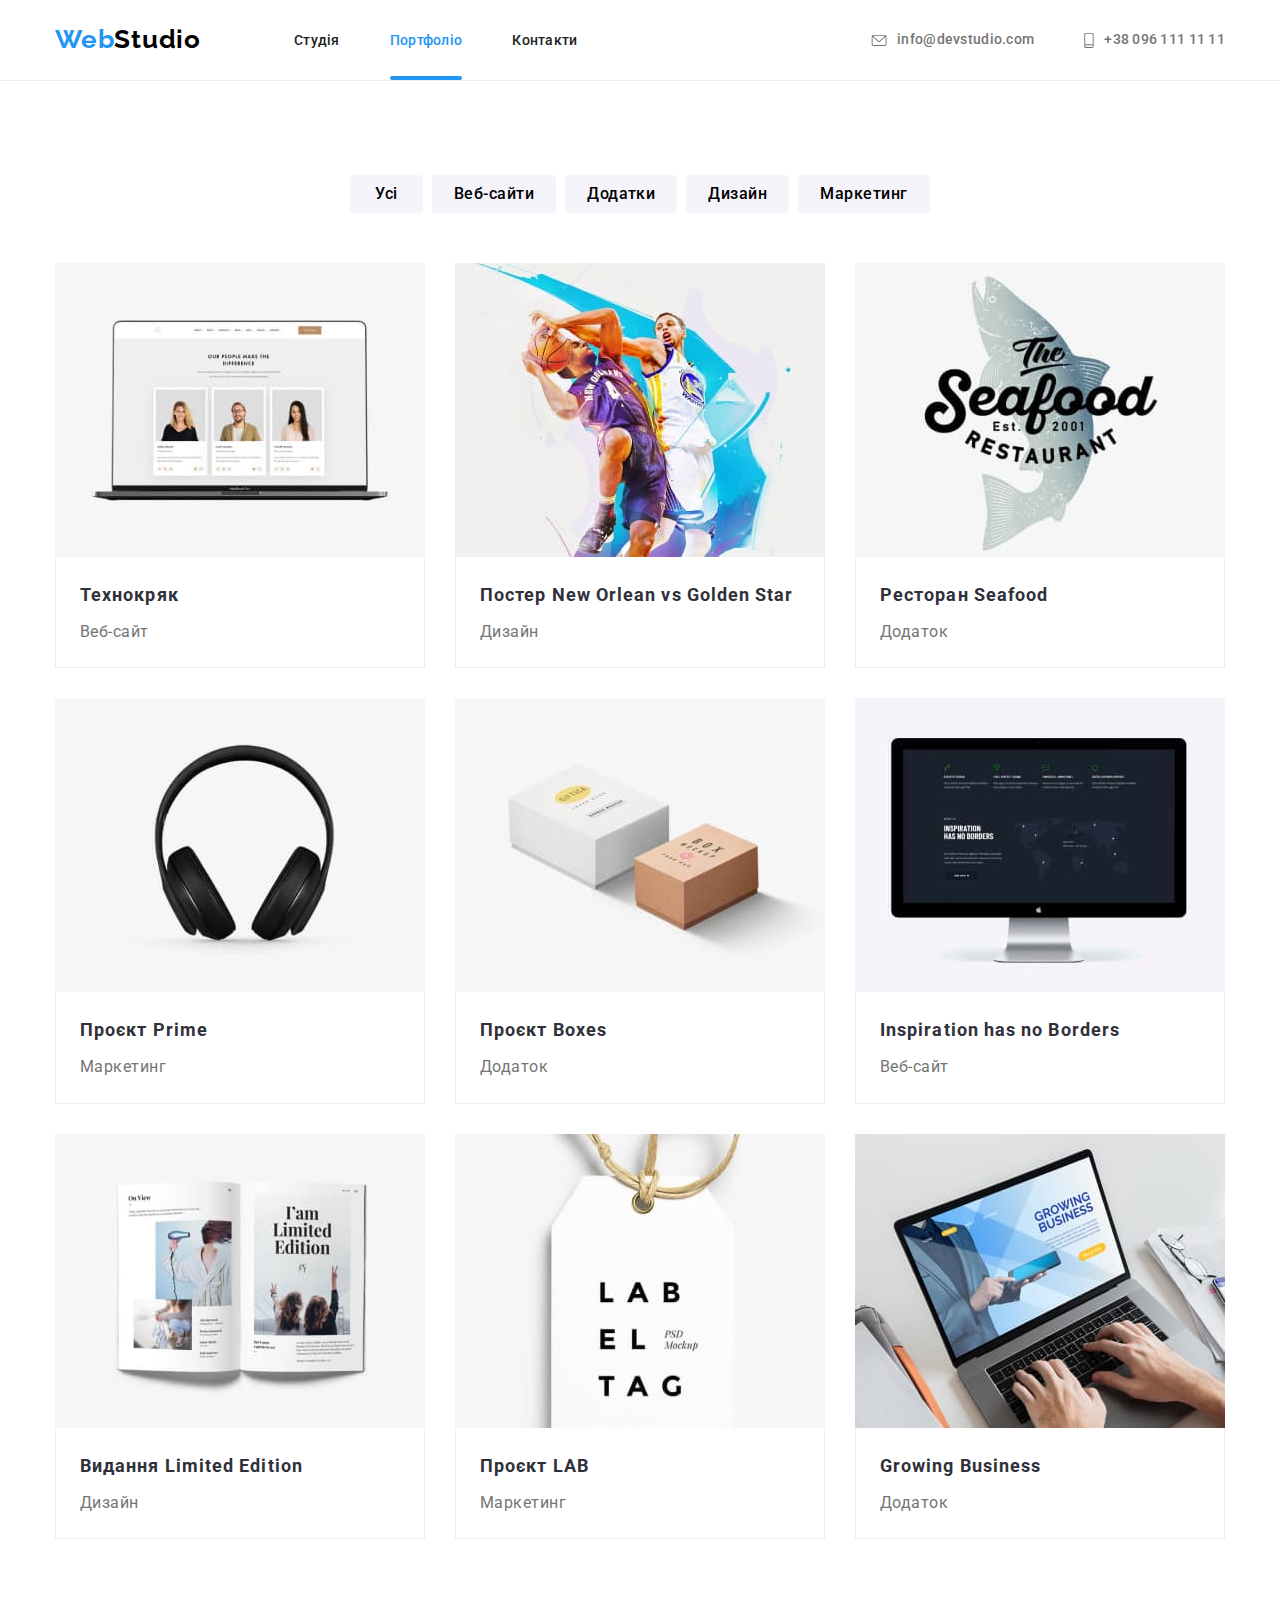
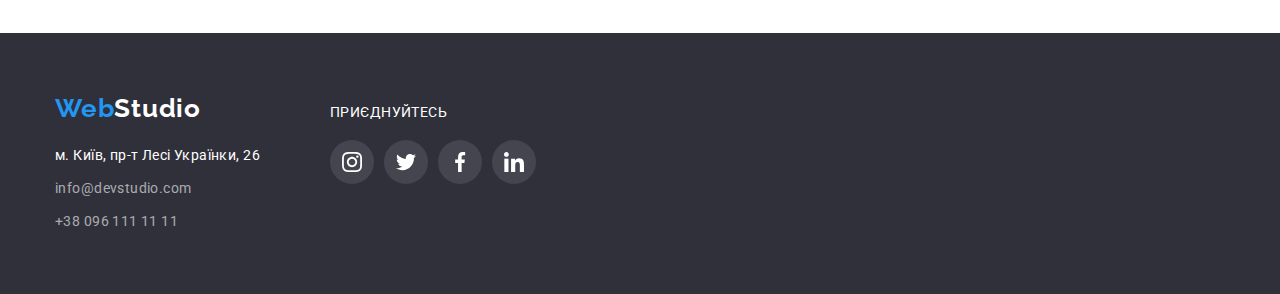
==== portfolio.html @ da3ea860 "add start files" ====
<!DOCTYPE html>
<html lang="uk">
  <head>
    <meta charset="UTF-8" />
    <meta http-equiv="X-UA-Compatible" content="IE=edge" />
    <meta name="viewport" content="width=device-width, initial-scale=1.0" />
    <title>portfolio</title>
    <link rel="preconnect" href="https://fonts.googleapis.com" />
    <link rel="preconnect" href="https://fonts.gstatic.com" crossorigin />
    <link
      href="https://fonts.googleapis.com/css2?family=Raleway:wght@700&family=Roboto:wght@400;500;700;900&display=swap"
      rel="stylesheet"
    />
    <link
      rel="stylesheet"
      href="https://cdnjs.cloudflare.com/ajax/libs/modern-normalize/1.1.0/modern-normalize.min.css"
    />
    <link rel="stylesheet" href="./css/styles.css" />
  </head>

  <body>
    <!-- Хедер -->
    <header class="header">
      <div class="conteiner nav">
        <nav class="nav">
          <a class="logo logoheader" href="/"
            >Web<span class="sublogoheader">Studio</span></a
          >
          <ul class="list nav-list">
            <li class="item">
              <a class="link nav-link" href="./index.html">Студія</a>
            </li>
            <li class="item">
              <a class="link nav-link current" href="./portfolio.html"
                >Портфоліо</a
              >
            </li>
            <li class="item"><a class="link nav-link" href="">Контакти</a></li>
          </ul>
        </nav>
        <ul class="list nav-list nav-contact">
          <li class="item">
            <a class="link nav-link nav-icon" href="mailto:info@devstudio.com">
              <svg width="16px" height="12px" class="contact-icon">
                <use href="./images/icon/symbol-defs.svg#envelope"></use>
              </svg>
              info@devstudio.com</a
            >
          </li>
          <li class="item">
            <a class="link nav-link nav-icon" href="tel:+380961111111">
              <svg width="10px" height="16px" class="contact-icon">
                <use href="./images/icon/symbol-defs.svg#smartphone"></use>
              </svg>
              +38 096 111 11 11</a
            >
          </li>
        </ul>
      </div>
    </header>
    <!-- Мейн -->
    <main class="main">
      <section class="portfolio">
        <div class="conteiner">
          <h1 class="title visually-hidden">Портфоліо</h1>
          <ul class="list main-list">
            <li class="main-item item">
              <button class="portfolio-button main-button" type="button">
                Усі
              </button>
            </li>
            <li class="main-item item">
              <button class="portfolio-button" type="button">Веб-сайти</button>
            </li>
            <li class="main-item item">
              <button class="portfolio-button" type="button">Додатки</button>
            </li>
            <li class="main-item item">
              <button class="portfolio-button" type="button">Дизайн</button>
            </li>
            <li class="main-item item">
              <button class="portfolio-button" type="button">Маркетинг</button>
            </li>
          </ul>
          <ul class="list portfolio-list">
            <li class="portfolio-item">
              <a class="link portfolio-link" href="#">
                <div class="portfolio-thumb">
                  <img
                  src="./images/portfolio1.jpg"
                  alt="Екран ноутбука"
                  width="370"
                  height="294"
                />
                <div class="portfolio-link-desc">
                  <p>Ресурс пропонує комплексні пропозиції з різним рівнем функціоналу та сервісів. Все це дозволить відвідувачу отримати вичерпні відомості про компанію чи приватну особу.</p>
                </div>
                </div>
                <div class="link-caption">
                  <h2 class="portfolio-title">Технокряк</h2>
                  <p class="portfolio-subtitle">Веб-сайт</p>
                </div>
                
              </a>
            </li>
            <li class="portfolio-item">
              <a class="link portfolio-link" href="#">
                <div class="portfolio-thumb">
                  <img
                    src="./images/portfolio2.jpg"
                    alt="Два баскетболіста в боротьбі за м'яч"
                    width="370"
                    height="294"
                  />
                  <div class="portfolio-link-desc">
                  <p>Ресурс пропонує комплексні пропозиції з різним рівнем функціоналу та сервісів. Все це дозволить відвідувачу отримати вичерпні відомості про компанію чи приватну особу.</p>
                </div>
                </div>
                <div class="link-caption">
                  <h2 class="portfolio-title">
                    Постер New Orlean vs Golden Star
                  </h2>
                  <p class="portfolio-subtitle">Дизайн</p>
                </div>
                
              </a>
            </li>
            <li class="portfolio-item">
              <a class="link portfolio-link" href="#">
                <div class="portfolio-thumb">
                  <img
                    src="./images/portfolio3.jpg"
                    alt="Назва ресторану на фоні риби"
                    width="370"
                    height="294"
                  />
                  <div class="portfolio-link-desc">
                  <p>Ресурс пропонує комплексні пропозиції з різним рівнем функціоналу та сервісів. Все це дозволить відвідувачу отримати вичерпні відомості про компанію чи приватну особу.</p>
                </div>
                </div>
                <div class="link-caption">
                  <h2 class="portfolio-title">Ресторан Seafood</h2>
                  <p class="portfolio-subtitle">Додаток</p>
                </div>
                
              </a>
            </li>
            <li class="portfolio-item">
              <a class="link portfolio-link" href="#">
                <div class="portfolio-thumb">
                  <img
                    src="./images/portfolio4.jpg"
                    alt="Навушники"
                    width="370"
                    height="294"
                  />
                  <div class="portfolio-link-desc">
                  <p>Ресурс пропонує комплексні пропозиції з різним рівнем функціоналу та сервісів. Все це дозволить відвідувачу отримати вичерпні відомості про компанію чи приватну особу.</p>
                </div>
                </div>
                <div class="link-caption">
                  <h2 class="portfolio-title">Проєкт Prime</h2>
                  <p class="portfolio-subtitle">Маркетинг</p>
                </div>
                
              </a>
            </li>
            <li class="portfolio-item">
              <a class="link portfolio-link" href="#">
                <div class="portfolio-thumb">
                  <img
                    src="./images/portfolio5.jpg"
                    alt="Дві коробки"
                    width="370"
                    height="294"
                  />
                  <div class="portfolio-link-desc">
                  <p>Ресурс пропонує комплексні пропозиції з різним рівнем функціоналу та сервісів. Все це дозволить відвідувачу отримати вичерпні відомості про компанію чи приватну особу.</p>
                </div>
                </div>
                <div class="link-caption">
                  <h2 class="portfolio-title">Проєкт Boxes</h2>
                  <p class="portfolio-subtitle">Додаток</p>
                </div>
                
              </a>
            </li>
            <li class="portfolio-item">
              <a class="link portfolio-link" href="#">
                <div class="portfolio-thumb">
                  <img
                    src="./images/portfolio6.jpg"
                    alt="Монітор комп'ютера"
                    width="370"
                    height="294"
                  />
                  <div class="portfolio-link-desc">
                  <p>Ресурс пропонує комплексні пропозиції з різним рівнем функціоналу та сервісів. Все це дозволить відвідувачу отримати вичерпні відомості про компанію чи приватну особу.</p>
                </div>
                </div>
                <div class="link-caption">
                  <h2 class="portfolio-title">Inspiration has no Borders</h2>
                  <p class="portfolio-subtitle">Веб-сайт</p>
                </div>
                
              </a>
            </li>
            <li class="portfolio-item">
              <a class="link portfolio-link" href="#">
                <div class="portfolio-thumb">
                  <img
                    src="./images/portfolio7.jpg"
                    alt="Розгорнута книжка"
                    width="370"
                    height="294"
                  />
                  <div class="portfolio-link-desc">
                  <p>Ресурс пропонує комплексні пропозиції з різним рівнем функціоналу та сервісів. Все це дозволить відвідувачу отримати вичерпні відомості про компанію чи приватну особу.</p>
                </div>
                </div>
                <div class="link-caption">
                  <h2 class="portfolio-title">Видання Limited Edition</h2>
                  <p class="portfolio-subtitle">Дизайн</p>
                </div>
                
              </a>
            </li>
            <li class="portfolio-item">
              <a class="link portfolio-link" href="#">
                <div class="portfolio-thumb">
                  <img
                    src="./images/portfolio8.jpg"
                    alt="Табличка з написом"
                    width="370"
                    height="294"
                  />
                  <div class="portfolio-link-desc">
                  <p>Ресурс пропонує комплексні пропозиції з різним рівнем функціоналу та сервісів. Все це дозволить відвідувачу отримати вичерпні відомості про компанію чи приватну особу.</p>
                </div>
                </div>
                <div class="link-caption">
                  <h2 class="portfolio-title">Проєкт LAB</h2>
                  <p class="portfolio-subtitle">Маркетинг</p>
                </div>
                
              </a>
            </li>
            <li class="portfolio-item">
              <a class="link portfolio-link" href="#">
                <div class="portfolio-thumb">
                  <img
                    src="./images/portfolio9.jpg"
                    alt="Людина працює за ноутбуком"
                    width="370"
                    height="294"
                  />
                  <div class="portfolio-link-desc">
                  <p>Ресурс пропонує комплексні пропозиції з різним рівнем функціоналу та сервісів. Все це дозволить відвідувачу отримати вичерпні відомості про компанію чи приватну особу.</p>
                </div>
                </div>
                <div class="link-caption">
                  <h2 class="portfolio-title">Growing Business</h2>
                  <p class="portfolio-subtitle">Додаток</p>
                </div>
                
              </a>
            </li>
          </ul>
        </div>
      </section>
    </main>
    <!-- Футер -->
    <footer class="footer">
      <div class="conteiner footer-info">
        <div class="address">
          <a class="logo logofooter" href="/"
            >Web<span class="sublogofooter">Studio</span></a
          >
          <address">
            <ul class="list address-list">
              <li class="address-item item">
                <a
                  class="link address-map"
                  href="https://goo.gl/maps/CPtrU1FHBa2aNyZL9"
                  target="_blank"
                  rel="noopener noreferrer nofollow"
                  >м. Київ, пр-т Лесі Українки, 26</a
                >
              </li>
              <li class="address-item item">
                <a class="link address-link" href="mailto:info@devstudio.com"
                  >info@devstudio.com</a
                >
              </li>
              <li class="address-item item">
                <a class="link address-link" href="tel:+380961111111"
                  >+38 096 111 11 11</a
                >
              </li>
            </ul>
          </address>
        </div>
        <div class="social-contact">
          <p class="social-contact-title">приєднуйтесь</p>
          <ul class="list social-contact-list">
            <li class="social-contact-item">
              <a class="social-contact-link" href="#">
                <svg class="social-contact-icon">
                  <use href="./images/icon/symbol-defs.svg#instagram"></use>
                </svg>
              </a>
            </li>
            <li class="social-contact-item">
              <a class="social-contact-link" href="#">
                <svg class="social-contact-icon">
                  <use href="./images/icon/symbol-defs.svg#twitter"></use>
                </svg>
              </a>
            </li>
            <li class="social-contact-item">
              <a class="social-contact-link" href="#">
                <svg class="social-contact-icon">
                  <use href="./images/icon/symbol-defs.svg#facebook"></use>
                </svg>
              </a>
            </li>
            <li class="social-contact-item">
              <a class="social-contact-link" href="#">
                <svg class="social-contact-icon">
                  <use href="./images/icon/symbol-defs.svg#linkedin"></use>
                </svg>
              </a>
            </li>
          </ul>
        </div>
      </div>
    </footer>
  </body>
</html>
---- css/styles.css ----
:root {
  --color-primery: #212121;
  --color-secondary: #757575;
  --color-action-primery: #2196f3;
  --color-light-primery: #fff;
  --color-light-secondary: #f5f4fa;
  --color-dark-secondary: #000000;
  --color-dark-primery: #2f303a;
  --color-action-secondary: #188ce8;
  --color-line: #ececec;
  --color-border: #eee;
  --color-icon: #afb1b8;
  --color-footer-icon: #ffffff1a;
  --color-overlay: rgba(47, 48, 58, 0.8);
  --color-backdrop: rgba(0, 0, 0, 0.2);
  --timing: cubic-bezier(0.4, 0, 0.2, 1);
}

body {
  background-color: var(--color-light-primery);
  color: var(--color-primery);

  font-family: "Roboto", sans-serif;
}
h1,
h2,
h3,
h4,
p {
  margin: 0;
}

.list {
  list-style: none;
  margin: 0;
  padding: 0;
}
.visually-hidden {
  position: absolute;
  white-space: nowrap;
  width: 1px;
  height: 1px;
  overflow: hidden;
  border: 0;
  padding: 0;
  clip: rect(0 0 0 0);
  clip-path: inset(50%);
  margin: -1px;
}
.link {
  text-decoration: none;
}

.conteiner {
  width: 1200px;
  padding: 0 15px;
  margin-right: auto;
  margin-left: auto;
}
img {
  display: block;
}
/* Header section */
header {
  border-bottom: 1px solid var(--color-line);
}

.logo {
  display: inline-block;
  align-items: center;

  font-family: "Raleway", sans-serif;
  font-weight: 700;
  font-size: 26px;
  line-height: 1.2;
  letter-spacing: 0.03em;
  color: var(--color-action-primery);
  text-decoration: none;
}

.logoheader {
  margin-right: 93px;
  padding-top: 24px;
  padding-bottom: 25px;
}

.sublogoheader {
  color: var(--color-dark-secondary);
}

.nav {
  display: flex;
}

.nav-list {
  display: flex;
  align-items: center;
  padding: 0px;
}

.nav-link {
  position: relative;
  padding-top: 32px;
  padding-bottom: 32px;

  font-weight: 500;
  font-size: 14px;
  line-height: 1.1;
  letter-spacing: 0.02em;
  color: var(--color-primery);
  transition: color 250ms var(--timing);
}

.nav-link:hover,
.nav-link:focus {
  color: var(--color-action-primery);
}

.nav-link.current {
  color: var(--color-action-primery);
}

.current::after {
  position: absolute;
  bottom: 0;
  left: 0;
  content: "";
  width: 100%;
  height: 4px;
  border-radius: 2px;
  background-color: var(--color-action-primery);
}

.nav-contact {
  margin-left: auto;
}

.nav-contact .link {
  color: var(--color-secondary);
}

.nav-icon:hover,
.nav-icon:focus {
  color: var(--color-action-primery);
}

.nav-list .item + .item {
  margin-left: 50px;
}

.nav-link .icon {
  fill: currentColor;
}

.contact-icon {
  margin-right: 10px;
}

.nav-icon {
  display: flex;
  align-items: center;
  justify-content: center;
  fill: currentColor;
  transition: color 250ms var(--timing);
}

/* Hero section */
.hero {
  padding: 200px 0;
  max-width: 1600px;
  margin: 0 auto;
  background-color: var(--color-dark-primery);
  color: var(--color-light-primery);
  background-image: linear-gradient(
      to right,
      rgba(47, 48, 58, 0.4),
      rgba(47, 48, 58, 0.4)
    ),
    url(../images/background.jpg);
  background-repeat: no-repeat;
  background-position: center;
  background-size: cover;
}

.conteiner .hero {
  margin-left: auto;
  margin-right: auto;
}

.hero-title {
  margin-left: auto;
  margin-right: auto;
  margin-bottom: 30px;
  padding: 0;
  width: 696px;
  font-weight: 900;
  font-size: 44px;
  line-height: 1.4;
  text-align: center;
  letter-spacing: 0.06em;
  text-transform: uppercase;
}
.hero-button {
  display: block;
  border: none;
  border-radius: 4px;
  padding: 10px 32px;
  margin-left: auto;
  margin-right: auto;
  min-width: 216px;

  font-family: inherit;
  font-weight: 700;
  font-size: 16px;
  line-height: 1.9;
  letter-spacing: 0.06em;
  background-color: var(--color-action-primery);
  color: var(--color-light-primery);
  cursor: pointer;
  transition: background-color 250ms var(--timing);
}
.hero-button:hover,
.hero-button:focus {
  background-color: var(--color-action-secondary);
}

.backdrop {
  position: fixed;
  top: 0;
  left: 0;
  width: 100%;
  height: 100%;
  background-color: var(--color-backdrop);
  opacity: 1;
  visibility: visible;
  transition: opacity 250ms var(--timing), visibility 250ms var(--timing);
}

.backdrop.is-hidden {
  visibility: hidden;
  opacity: 0;
  pointer-events: none;
}

.modal {
  position: absolute;
  top: 50%;
  left: 50%;

  max-width: 528px;
  max-height: 581px;
  width: 100%;
  height: 100%;
  background-color: var(--color-light-primery);

  transform: translate(-50%, -50%);

  transition: transform 250ms var(--timing);
}

.modal-button {
  position: absolute;
  top: 8px;
  right: 8px;
  display: flex;
  justify-content: center;
  align-items: center;
  width: 30px;
  height: 30px;
  background-color: var(--color-light-primery);
  border-color: rgba(0, 0, 0, 0.1);
  border-radius: 50%;
  cursor: pointer;
}

/* features section */
.features {
  padding: 94px 0;
}
.features-list {
  display: flex;
  padding: 0;
}
.features-list .item + .item {
  margin-left: 30px;
}
.features-item {
  width: 270px;
}

.features-item::before {
  display: block;
  margin-bottom: 30px;
  content: "";
  height: 120px;
  background-color: var(--color-light-secondary);
}

.icon-antenna::before {
  background-image: url(../images/icon/antenna\ 1.svg);
  background-repeat: no-repeat;
  background-position: center;
}

.icon-clock::before {
  background-image: url(../images/icon/clock\ 1.svg);
  background-repeat: no-repeat;
  background-position: center;
}

.icon-diagram::before {
  background-image: url(../images/icon/diagram\ 1.svg);
  background-repeat: no-repeat;
  background-position: center;
}

.icon-astronaut::before {
  background-image: url(../images/icon/astronaut\ 1.svg);
  background-repeat: no-repeat;
  background-position: center;
}

.features-subtitle {
  margin-bottom: 10px;
  font-weight: 700;
  font-size: 14px;
  line-height: 1.1;
  letter-spacing: 0.03em;
  text-transform: uppercase;
}
.features-text {
  font-size: 14px;
  line-height: 1.7;
  letter-spacing: 0.03em;
  color: var(--color-secondary);
}
/* examples section */
.examples {
  padding-bottom: 94px;
}
.examples-title {
  margin-bottom: 50px;

  font-size: 36px;
  line-height: 1.2;
  text-align: center;
  letter-spacing: 0.03em;
}
.examples-list {
  display: flex;
}
.examples-list .item + .item {
  margin-left: 30px;
}

.examples-item {
  position: relative;
}

.examples-desc {
  position: absolute;
  bottom: 0;
  left: 0;
  width: 100%;
  display: flex;
  justify-content: center;
  align-items: center;
  padding-top: 27px;
  padding-bottom: 27px;
  background: var(--color-overlay);
}

.examples-text {
  font-weight: 700;
  font-size: 14px;
  line-height: calc(16 / 14);
  text-align: center;
  letter-spacing: 0.03em;
  text-transform: uppercase;
  color: var(--color-light-primery);
}

/* team section */
.team {
  padding: 94px 0;
  background-color: var(--color-light-secondary);
}
.team-title {
  margin-bottom: 50px;
  font-size: 36px;
  line-height: 1.2;
  text-align: center;
  letter-spacing: 0.03em;
}
.team-list {
  display: flex;
  gap: 30px;
}

.team-item {
  box-shadow: 0px 1px 3px rgba(0, 0, 0, 0.12), 0px 1px 1px rgba(0, 0, 0, 0.14),
    0px 2px 1px rgba(0, 0, 0, 0.2);
  border-radius: 0px 0px 4px 4px;
  background-color: var(--color-light-primery);
}

.team .desc {
  padding: 30px 0;
  background-color: var(--color-light-primery);
}

.team-subtitle {
  margin-bottom: 10px;
  font-weight: 500;
  font-size: 16px;
  line-height: 1.2;
  text-align: center;
  letter-spacing: 0.03em;
}
.team-text {
  margin-bottom: 16px;
  text-align: center;
  color: var(--color-secondary);
}

.social-list {
  display: flex;
  gap: 10px;
  justify-content: center;
  align-items: center;
}

.social-item {
  width: 44px;
  height: 44px;
}

.social-icon {
  width: 20px;
  height: 20px;
}

.social-link {
  display: flex;
  width: 100%;
  height: 100%;
  justify-content: center;
  align-items: center;
  fill: var(--color-icon);
  border-radius: 50%;
  transition: fill 250ms var(--timing), backgroun-color 250ms var(--timing);
}

.social-link:hover,
.social-link:focus {
  fill: var(--color-light-primery);
  background-color: var(--color-action-primery);
}

/* clients section */

.clients {
  padding: 94px 0;
}

.clients-title {
  margin-bottom: 50px;
  font-size: 36px;
  line-height: calc(42 / 36);
  text-align: center;
  letter-spacing: 0.03em;
}

.clients-list {
  display: flex;
  gap: 30px;
  justify-content: center;
}

.clients-link {
  display: flex;
  width: 100%;
  height: 100%;
  justify-content: center;
  align-items: center;
  fill: var(--color-icon);
  border: 1px solid var(--color-icon);
  border-radius: 2%;
  transition: fill 250ms var(--timing), border 250ms var(--timing);
}

.clients-icon {
  width: 170px;
  height: 92px;
}
.clients-link:hover,
.clients-link:focus {
  fill: var(--color-action-primery);
  border: 1px solid var(--color-action-primery);
}

/* footer section */
.footer {
  padding: 60px 0;
  background-color: var(--color-dark-primery);
}

.footer-info {
  display: flex;
  gap: 70px;
  align-items: baseline;
}

.logofooter {
  margin-bottom: 20px;
}

.sublogofooter {
  color: var(--color-light-primery);
}
.address-list .item + .item {
  margin-top: 9px;
}
.address-map {
  font-style: normal;
  font-size: 14px;
  line-height: 1.7;
  letter-spacing: 0.03em;
  color: var(--color-light-primery);
  transition: color 250ms var(--timing);
}
.address-link {
  font-style: normal;
  font-size: 14px;
  line-height: 1.7;
  letter-spacing: 0.03em;
  color: rgba(255, 255, 255, 0.6);
  transition: color 250ms var(--timing);
}
.address-link:hover,
:focus,
.address-map:hover,
:focus {
  color: var(--color-action-primery);
}

.social-contact-title {
  margin-bottom: 20px;
  color: var(--color-light-primery);
  font-size: 14px;
  line-height: calc(16 / 14);
  letter-spacing: 0.03em;
  text-transform: uppercase;
}

.social-contact-list {
  display: flex;
  gap: 10px;
  justify-content: center;
  align-items: center;
}

.social-contact-item {
  width: 44px;
  height: 44px;
}

.social-contact-link {
  display: flex;
  justify-content: center;
  align-items: center;
  width: 100%;
  height: 100%;
  border-radius: 50%;
  fill: var(--color-light-primery);
  background-color: var(--color-footer-icon);
  transition: background-color 250ms var(--timing);
}

.social-contact-link:hover,
.social-contact-link:focus {
  background-color: var(--color-action-primery);
}

.social-contact-icon {
  width: 20px;
  height: 20px;
}

/* portfolio button */
.portfolio-button {
  padding: 6px 22px;
  border-radius: 4px;
  border: none;

  font-family: inherit;
  font-weight: 500;
  font-size: 16px;
  line-height: 1.6;
  text-align: center;
  letter-spacing: 0.03em;
  background-color: var(--color-light-secondary);
  cursor: pointer;
  transition: color 250ms var(--timing), background-color 250ms var(--timing),
    box-shadow 250ms var(--timing);
}

.portfolio-button:hover,
.portfolio-button:focus {
  box-shadow: 0px 3px 1px rgba(0, 0, 0, 0.1), 0px 1px 2px rgba(0, 0, 0, 0.08),
    0px 2px 2px rgba(0, 0, 0, 0.12);
  background-color: var(--color-action-primery);
  color: var(--color-light-primery);
}
.main-button {
  padding: 6px 25px;
}
/* portfolio section */
.portfolio {
  padding: 94px 0;
}
.main-list {
  display: flex;
  justify-content: center;
  margin-bottom: 50px;
}
.main-list .item + .item {
  margin-left: 9px;
}
.portfolio-list {
  display: flex;
  flex-wrap: wrap;
  margin-left: -30px;
  margin-bottom: -30px;
  /* gap: 30px; */
}
.portfolio-title {
  margin-bottom: 4px;
  font-size: 18px;
  line-height: 2;
  letter-spacing: 0.06em;
  color: var(--color-dark-primery);
}
.portfolio-subtitle {
  font-weight: 400;
  font-size: 16px;
  line-height: 1.9;
  letter-spacing: 0.03em;
  color: var(--color-secondary);
}
.portfolio-item {
  width: calc((100% / 3) - 30px);
  margin-left: 30px;
  margin-bottom: 30px;
}

.portfolio-link {
  display: block;
  transition: box-shadow 250ms var(--timing);
}

.portfolio-link:hover,
.portfolio-link:focus {
  box-shadow: 0px 1px 1px rgba(0, 0, 0, 0.12), 0px 4px 4px rgba(0, 0, 0, 0.06),
    1px 4px 6px rgba(0, 0, 0, 0.16);
}

.link-caption {
  padding: 20px 24px;
  border: 1px solid var(--color-border);
  border-top: none;
}

.portfolio-thumb {
  position: relative;
  overflow: hidden;
}

.portfolio-link-desc {
  position: absolute;
  bottom: 0;
  left: 0;
  display: block;
  padding: 63px 24px;
  width: 100%;
  transform: translateY(100%);

  opacity: 0;
  font-size: 18px;
  line-height: calc(28 / 18);
  letter-spacing: 0.03em;
  color: var(--color-light-primery);
  background-color: rgba(33, 150, 243, 0.9);
  transition: transform 250ms var(--timing), opacity 250ms var(--timing);
}

.portfolio-link:hover .portfolio-link-desc {
  transform: translateY(0);
  opacity: 1;
}
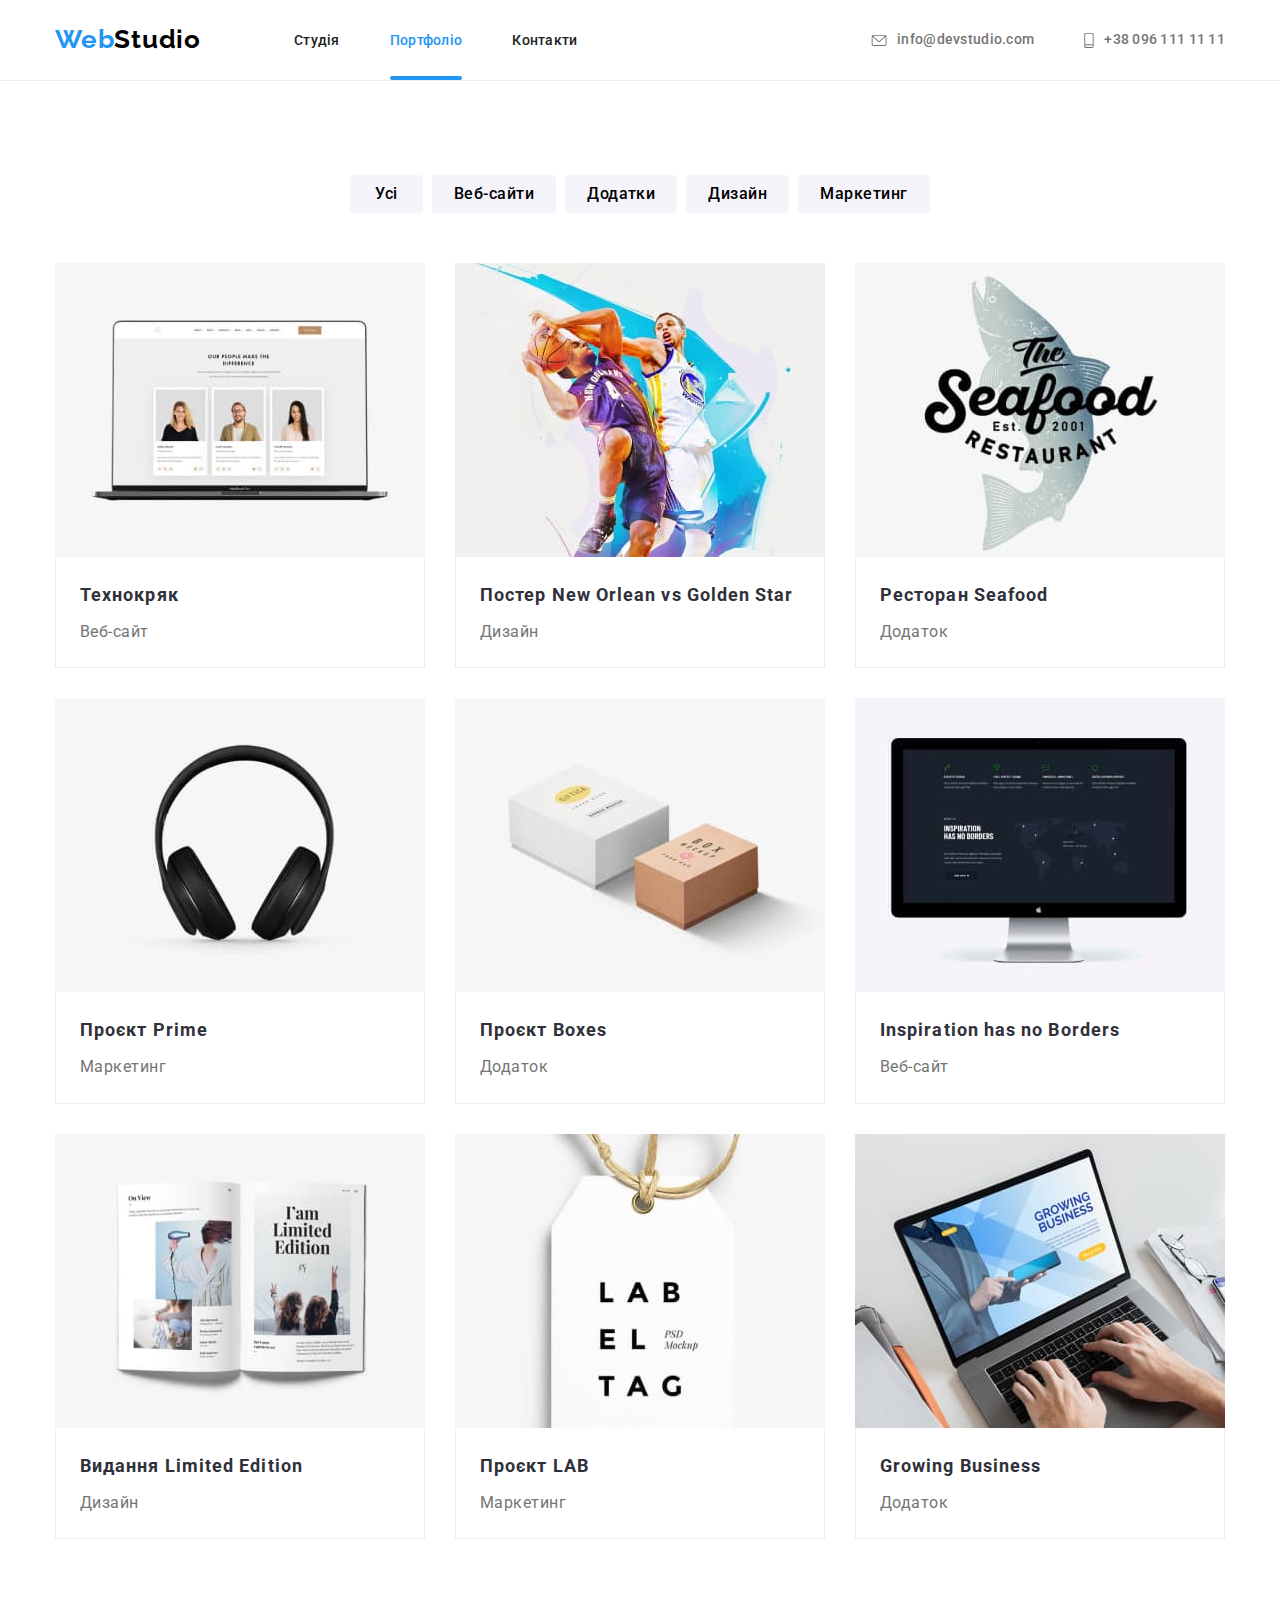
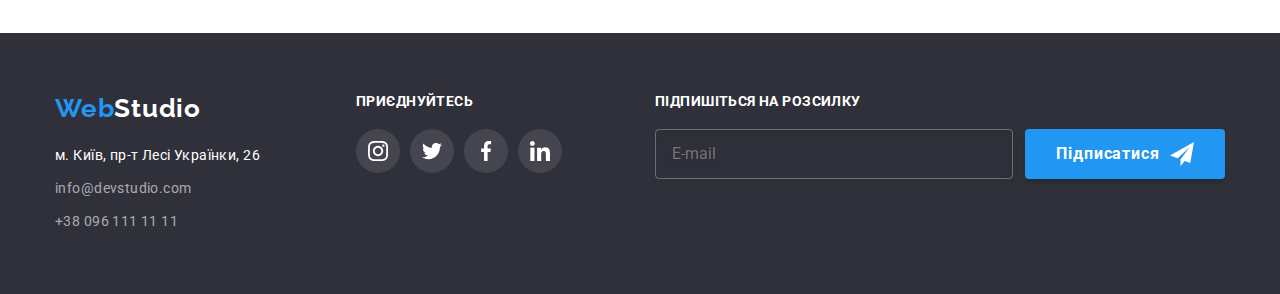
==== commit 47342b9a: "add full modal" ====
--- a/portfolio.html
+++ b/portfolio.html
@@ -42,7 +42,7 @@
           <li class="item">
             <a class="link nav-link nav-icon" href="mailto:info@devstudio.com">
               <svg width="16px" height="12px" class="contact-icon">
-                <use href="./images/icon/symbol-defs.svg#envelope"></use>
+                <use href="./images/icon/icons.svg#envelope"></use>
               </svg>
               info@devstudio.com</a
             >
@@ -50,7 +50,7 @@
           <li class="item">
             <a class="link nav-link nav-icon" href="tel:+380961111111">
               <svg width="10px" height="16px" class="contact-icon">
-                <use href="./images/icon/symbol-defs.svg#smartphone"></use>
+                <use href="./images/icon/icons.svg#smartphone"></use>
               </svg>
               +38 096 111 11 11</a
             >
@@ -306,32 +306,47 @@
             <li class="social-contact-item">
               <a class="social-contact-link" href="#">
                 <svg class="social-contact-icon">
-                  <use href="./images/icon/symbol-defs.svg#instagram"></use>
+                  <use href="./images/icon/icons.svg#instagram"></use>
                 </svg>
               </a>
             </li>
             <li class="social-contact-item">
               <a class="social-contact-link" href="#">
                 <svg class="social-contact-icon">
-                  <use href="./images/icon/symbol-defs.svg#twitter"></use>
+                  <use href="./images/icon/icons.svg#twitter"></use>
                 </svg>
               </a>
             </li>
             <li class="social-contact-item">
               <a class="social-contact-link" href="#">
                 <svg class="social-contact-icon">
-                  <use href="./images/icon/symbol-defs.svg#facebook"></use>
+                  <use href="./images/icon/icons.svg#facebook"></use>
                 </svg>
               </a>
             </li>
             <li class="social-contact-item">
               <a class="social-contact-link" href="#">
                 <svg class="social-contact-icon">
-                  <use href="./images/icon/symbol-defs.svg#linkedin"></use>
+                  <use href="./images/icon/icons.svg#linkedin"></use>
                 </svg>
               </a>
             </li>
           </ul>
+        </div>
+        <div class="subscribe">
+          <p class="subscribe-text">Підпишіться на розсилку</p>
+          <form name="subscribe" autocomplete="off" >
+            <div class="subscribe-form">
+              <label>
+                <input class="subscribe-input" type="email" name="email" placeholder="E-mail">
+              </label>
+            <button class="subscribe-button" type="submit">Підписатися
+              <svg class="subscribe-icon" width="24" height="24">
+                <use href="./images/icon/icons.svg#icon-send"></use>
+              </svg>
+            </button>
+            </div>
+          </form>
         </div>
       </div>
     </footer>
--- a/css/styles.css
+++ b/css/styles.css
@@ -224,6 +224,497 @@
   background-color: var(--color-action-secondary);
 }
 
+/* features section */
+.features {
+  padding: 94px 0;
+}
+.features-list {
+  display: flex;
+  padding: 0;
+}
+.features-list .item + .item {
+  margin-left: 30px;
+}
+.features-item {
+  width: 270px;
+}
+
+.features-item::before {
+  display: block;
+  margin-bottom: 30px;
+  content: "";
+  height: 120px;
+  background-color: var(--color-light-secondary);
+}
+
+.icon-antenna::before {
+  background-image: url(../images/icon/antenna\ 1.svg);
+  background-repeat: no-repeat;
+  background-position: center;
+}
+
+.icon-clock::before {
+  background-image: url(../images/icon/clock\ 1.svg);
+  background-repeat: no-repeat;
+  background-position: center;
+}
+
+.icon-diagram::before {
+  background-image: url(../images/icon/diagram\ 1.svg);
+  background-repeat: no-repeat;
+  background-position: center;
+}
+
+.icon-astronaut::before {
+  background-image: url(../images/icon/astronaut\ 1.svg);
+  background-repeat: no-repeat;
+  background-position: center;
+}
+
+.features-subtitle {
+  margin-bottom: 10px;
+  font-weight: 700;
+  font-size: 14px;
+  line-height: 1.1;
+  letter-spacing: 0.03em;
+  text-transform: uppercase;
+}
+.features-text {
+  font-size: 14px;
+  line-height: 1.7;
+  letter-spacing: 0.03em;
+  color: var(--color-secondary);
+}
+/* examples section */
+.examples {
+  padding-bottom: 94px;
+}
+.examples-title {
+  margin-bottom: 50px;
+
+  font-size: 36px;
+  line-height: 1.2;
+  text-align: center;
+  letter-spacing: 0.03em;
+}
+.examples-list {
+  display: flex;
+}
+.examples-list .item + .item {
+  margin-left: 30px;
+}
+
+.examples-item {
+  position: relative;
+}
+
+.examples-desc {
+  position: absolute;
+  bottom: 0;
+  left: 0;
+  width: 100%;
+  display: flex;
+  justify-content: center;
+  align-items: center;
+  padding-top: 27px;
+  padding-bottom: 27px;
+  background: var(--color-overlay);
+}
+
+.examples-text {
+  font-weight: 700;
+  font-size: 14px;
+  line-height: calc(16 / 14);
+  text-align: center;
+  letter-spacing: 0.03em;
+  text-transform: uppercase;
+  color: var(--color-light-primery);
+}
+
+/* team section */
+.team {
+  padding: 94px 0;
+  background-color: var(--color-light-secondary);
+}
+.team-title {
+  margin-bottom: 50px;
+  font-size: 36px;
+  line-height: 1.2;
+  text-align: center;
+  letter-spacing: 0.03em;
+}
+.team-list {
+  display: flex;
+  gap: 30px;
+}
+
+.team-item {
+  box-shadow: 0px 1px 3px rgba(0, 0, 0, 0.12), 0px 1px 1px rgba(0, 0, 0, 0.14),
+    0px 2px 1px rgba(0, 0, 0, 0.2);
+  border-radius: 0px 0px 4px 4px;
+  background-color: var(--color-light-primery);
+}
+
+.team .desc {
+  padding: 30px 0;
+  background-color: var(--color-light-primery);
+}
+
+.team-subtitle {
+  margin-bottom: 10px;
+  font-weight: 500;
+  font-size: 16px;
+  line-height: 1.2;
+  text-align: center;
+  letter-spacing: 0.03em;
+}
+.team-text {
+  margin-bottom: 16px;
+  text-align: center;
+  color: var(--color-secondary);
+}
+
+.social-list {
+  display: flex;
+  gap: 10px;
+  justify-content: center;
+  align-items: center;
+}
+
+.social-item {
+  width: 44px;
+  height: 44px;
+}
+
+.social-icon {
+  width: 20px;
+  height: 20px;
+}
+
+.social-link {
+  display: flex;
+  width: 100%;
+  height: 100%;
+  justify-content: center;
+  align-items: center;
+  fill: var(--color-icon);
+  border-radius: 50%;
+  transition: fill 250ms var(--timing), backgroun-color 250ms var(--timing);
+}
+
+.social-link:hover,
+.social-link:focus {
+  fill: var(--color-light-primery);
+  background-color: var(--color-action-primery);
+}
+
+/* clients section */
+
+.clients {
+  padding: 94px 0;
+}
+
+.clients-title {
+  margin-bottom: 50px;
+  font-size: 36px;
+  line-height: calc(42 / 36);
+  text-align: center;
+  letter-spacing: 0.03em;
+}
+
+.clients-list {
+  display: flex;
+  gap: 30px;
+  justify-content: center;
+}
+
+.clients-link {
+  display: flex;
+  width: 100%;
+  height: 100%;
+  justify-content: center;
+  align-items: center;
+  fill: var(--color-icon);
+  border: 1px solid var(--color-icon);
+  border-radius: 2%;
+  transition: fill 250ms var(--timing), border 250ms var(--timing);
+}
+
+.clients-icon {
+  width: 170px;
+  height: 92px;
+}
+.clients-link:hover,
+.clients-link:focus {
+  fill: var(--color-action-primery);
+  border: 1px solid var(--color-action-primery);
+}
+
+/* footer section */
+.footer {
+  padding: 60px 0;
+  background-color: var(--color-dark-primery);
+}
+
+.footer-info {
+  display: flex;
+  /* gap: 70px;
+  align-items: baseline; */
+}
+
+.logofooter {
+  margin-bottom: 20px;
+}
+
+.sublogofooter {
+  color: var(--color-light-primery);
+}
+
+.address {
+  width: 231px;
+}
+
+.address-list .item + .item {
+  margin-top: 9px;
+}
+.address-map {
+  font-style: normal;
+  font-size: 14px;
+  line-height: 1.7;
+  letter-spacing: 0.03em;
+  color: var(--color-light-primery);
+  transition: color 250ms var(--timing);
+}
+.address-link {
+  font-style: normal;
+  font-size: 14px;
+  line-height: 1.7;
+  letter-spacing: 0.03em;
+  color: rgba(255, 255, 255, 0.6);
+  transition: color 250ms var(--timing);
+}
+.address-link:hover,
+:focus,
+.address-map:hover,
+:focus {
+  color: var(--color-action-primery);
+}
+
+.social-contact {
+  margin-left: 70px;
+}
+
+.social-contact-title {
+  margin-bottom: 20px;
+  color: var(--color-light-primery);
+  font-weight: 700;
+  font-size: 14px;
+  line-height: calc(16 / 14);
+  letter-spacing: 0.03em;
+  text-transform: uppercase;
+}
+
+.social-contact-list {
+  display: flex;
+  gap: 10px;
+  justify-content: center;
+  align-items: center;
+}
+
+.social-contact-item {
+  width: 44px;
+  height: 44px;
+}
+
+.social-contact-link {
+  display: flex;
+  justify-content: center;
+  align-items: center;
+  width: 100%;
+  height: 100%;
+  border-radius: 50%;
+  fill: var(--color-light-primery);
+  background-color: var(--color-footer-icon);
+  transition: background-color 250ms var(--timing);
+}
+
+.social-contact-link:hover,
+.social-contact-link:focus {
+  background-color: var(--color-action-primery);
+}
+
+.social-contact-icon {
+  width: 20px;
+  height: 20px;
+}
+
+.subscribe {
+  margin-left: 93px;
+}
+
+.subscribe-text {
+  margin-bottom: 20px;
+  font-weight: 700;
+  font-size: 14px;
+  line-height: calc(16 / 14);
+  letter-spacing: 0.03em;
+  text-transform: uppercase;
+  color: var(--color-light-primery);
+}
+
+.subscribe-form {
+  display: flex;
+  justify-content: end;
+}
+
+.subscribe-input {
+  padding-left: 16px;
+  width: 358px;
+  height: 50px;
+  border: 1px solid rgba(255, 255, 255, 0.3);
+  filter: drop-shadow(0px 4px 4px rgba(0, 0, 0, 0.15));
+  border-radius: 4px;
+  background-color: inherit;
+  color: var(--color-light-primery);
+}
+
+.subscribe-button {
+  display: inline-flex;
+  justify-content: center;
+  align-items: center;
+  margin-left: 12px;
+  width: 200px;
+  height: 50px;
+  border: none;
+  border-radius: 4px;
+
+  font-weight: 700;
+  font-size: 16px;
+  line-height: calc(30 / 16);
+  letter-spacing: 0.06em;
+
+  color: var(--color-light-primery);
+  background-color: var(--color-action-primery);
+  box-shadow: 0px 4px 4px rgba(0, 0, 0, 0.15);
+}
+
+.subscribe-icon {
+  margin-left: 10px;
+  fill: var(--color-light-primery);
+}
+
+/* portfolio button */
+.portfolio-button {
+  padding: 6px 22px;
+  border-radius: 4px;
+  border: none;
+
+  font-family: inherit;
+  font-weight: 500;
+  font-size: 16px;
+  line-height: 1.6;
+  text-align: center;
+  letter-spacing: 0.03em;
+  background-color: var(--color-light-secondary);
+  cursor: pointer;
+  transition: color 250ms var(--timing), background-color 250ms var(--timing),
+    box-shadow 250ms var(--timing);
+}
+
+.portfolio-button:hover,
+.portfolio-button:focus {
+  box-shadow: 0px 3px 1px rgba(0, 0, 0, 0.1), 0px 1px 2px rgba(0, 0, 0, 0.08),
+    0px 2px 2px rgba(0, 0, 0, 0.12);
+  background-color: var(--color-action-primery);
+  color: var(--color-light-primery);
+}
+.main-button {
+  padding: 6px 25px;
+}
+/* portfolio section */
+.portfolio {
+  padding: 94px 0;
+}
+.main-list {
+  display: flex;
+  justify-content: center;
+  margin-bottom: 50px;
+}
+.main-list .item + .item {
+  margin-left: 9px;
+}
+.portfolio-list {
+  display: flex;
+  flex-wrap: wrap;
+  margin-left: -30px;
+  margin-bottom: -30px;
+  /* gap: 30px; */
+}
+.portfolio-title {
+  margin-bottom: 4px;
+  font-size: 18px;
+  line-height: 2;
+  letter-spacing: 0.06em;
+  color: var(--color-dark-primery);
+}
+.portfolio-subtitle {
+  font-weight: 400;
+  font-size: 16px;
+  line-height: 1.9;
+  letter-spacing: 0.03em;
+  color: var(--color-secondary);
+}
+.portfolio-item {
+  width: calc((100% / 3) - 30px);
+  margin-left: 30px;
+  margin-bottom: 30px;
+}
+
+.portfolio-link {
+  display: block;
+  transition: box-shadow 250ms var(--timing);
+}
+
+.portfolio-link:hover,
+.portfolio-link:focus {
+  box-shadow: 0px 1px 1px rgba(0, 0, 0, 0.12), 0px 4px 4px rgba(0, 0, 0, 0.06),
+    1px 4px 6px rgba(0, 0, 0, 0.16);
+}
+
+.link-caption {
+  padding: 20px 24px;
+  border: 1px solid var(--color-border);
+  border-top: none;
+}
+
+.portfolio-thumb {
+  position: relative;
+  overflow: hidden;
+}
+
+.portfolio-link-desc {
+  position: absolute;
+  bottom: 0;
+  left: 0;
+  display: block;
+  padding: 63px 24px;
+  width: 100%;
+  transform: translateY(100%);
+
+  opacity: 0;
+  font-size: 18px;
+  line-height: calc(28 / 18);
+  letter-spacing: 0.03em;
+  color: var(--color-light-primery);
+  background-color: rgba(33, 150, 243, 0.9);
+  transition: transform 250ms var(--timing), opacity 250ms var(--timing);
+}
+
+.portfolio-link:hover .portfolio-link-desc {
+  transform: translateY(0);
+  opacity: 1;
+}
+
 .backdrop {
   position: fixed;
   top: 0;
@@ -247,18 +738,20 @@
   top: 50%;
   left: 50%;
 
+  padding: 40px;
   max-width: 528px;
   max-height: 581px;
   width: 100%;
   height: 100%;
   background-color: var(--color-light-primery);
+  /* overflow-y: auto; */
 
   transform: translate(-50%, -50%);
 
   transition: transform 250ms var(--timing);
 }
 
-.modal-button {
+.modal-button-close {
   position: absolute;
   top: 8px;
   right: 8px;
@@ -271,430 +764,146 @@
   border-color: rgba(0, 0, 0, 0.1);
   border-radius: 50%;
   cursor: pointer;
-}
-
-/* features section */
-.features {
-  padding: 94px 0;
-}
-.features-list {
-  display: flex;
-  padding: 0;
-}
-.features-list .item + .item {
-  margin-left: 30px;
-}
-.features-item {
-  width: 270px;
-}
-
-.features-item::before {
-  display: block;
+  transition: fill 250ms var(--timing);
+}
+
+.modal-button-close:focus,
+.modal-button-close:hover {
+  fill: var(--color-action-primery);
+}
+
+.modal-title {
+  margin-bottom: 12px;
+  font-size: 20px;
+  line-height: 23px;
+  text-align: center;
+  letter-spacing: 0.03em;
+}
+
+.form-label {
+  /* display: inline-block;
+  margin-bottom: 4px; */
+  font-size: 12px;
+  line-height: calc(14 / 12);
+  letter-spacing: 0.01em;
+  color: var(--color-secondary);
+}
+
+.contact-form-input {
+  position: relative;
+  margin-bottom: 10px;
+}
+
+.form-input {
+  width: 100%;
+  height: 40px;
+  padding: 0 12px 0 42px;
+  border: 1px solid rgba(33, 33, 33, 0.2);
+  border-radius: 4px;
+  color: var(--color-dark-secondary);
+  outline: none;
+  cursor: pointer;
+  transition: border-color 250ms var(--timing), fill 250ms var(--timing);
+}
+
+.form-input:focus {
+  border-color: var(--color-action-primery);
+}
+
+.form-input:focus + .contact-form-icon {
+  fill: var(--color-action-primery);
+}
+
+.contact-form-textarea {
+  margin-bottom: 20px;
+}
+
+.form-textarea {
+  width: 100%;
+  height: 120px;
+  padding: 12px 16px;
+  border: 1px solid rgba(33, 33, 33, 0.2);
+  border-radius: 4px;
+  color: var(--color-dark-secondary);
+  outline: none;
+  resize: none;
+  cursor: pointer;
+  transition: border-color 250ms var(--timing);
+}
+
+.form-textarea::placeholder {
+  font-size: 12px;
+  line-height: calc(14 / 12);
+  letter-spacing: 0.01em;
+
+  color: rgba(117, 117, 117, 0.5);
+}
+
+.form-textarea:focus {
+  border-color: var(--color-action-primery);
+}
+
+.contact-form-icon {
+  position: absolute;
+  top: 50%;
+  left: 12px;
+  transform: translateY(-50%);
+}
+
+.contact-form-checkbox {
+  display: flex;
   margin-bottom: 30px;
-  content: "";
-  height: 120px;
-  background-color: var(--color-light-secondary);
-}
-
-.icon-antenna::before {
-  background-image: url(../images/icon/antenna\ 1.svg);
-  background-repeat: no-repeat;
-  background-position: center;
-}
-
-.icon-clock::before {
-  background-image: url(../images/icon/clock\ 1.svg);
-  background-repeat: no-repeat;
-  background-position: center;
-}
-
-.icon-diagram::before {
-  background-image: url(../images/icon/diagram\ 1.svg);
-  background-repeat: no-repeat;
-  background-position: center;
-}
-
-.icon-astronaut::before {
-  background-image: url(../images/icon/astronaut\ 1.svg);
-  background-repeat: no-repeat;
-  background-position: center;
-}
-
-.features-subtitle {
-  margin-bottom: 10px;
+  font-size: 14px;
+  line-height: calc(24 / 14);
+  letter-spacing: 0.03em;
+  color: var(--color-secondary);
+}
+
+.form-checkbox {
+  appearance: none;
+}
+
+.form-checkbox:checked + .checkbox-icon {
+  fill: var(--color-light-primery);
+  background: var(--color-action-primery);
+  border-color: var(--color-action-primery);
+}
+
+.terms-link {
+  color: var(--color-action-primery);
+  text-decoration-line: underline;
+}
+
+.checkbox-icon {
+  width: 16px;
+  height: 15px;
+  fill: transparent;
+  border: 2px solid var(--color-primery);
+  border-radius: 2px;
+  transition: fill 250ms var(--timing), background 250ms var(--timing);
+}
+
+.form-button {
+  display: flex;
+  align-items: center;
+  justify-content: center;
+  margin: 0 auto;
+  letter-spacing: 0.06em;
+  width: 200px;
+  height: 50px;
   font-weight: 700;
-  font-size: 14px;
-  line-height: 1.1;
-  letter-spacing: 0.03em;
-  text-transform: uppercase;
-}
-.features-text {
-  font-size: 14px;
-  line-height: 1.7;
-  letter-spacing: 0.03em;
-  color: var(--color-secondary);
-}
-/* examples section */
-.examples {
-  padding-bottom: 94px;
-}
-.examples-title {
-  margin-bottom: 50px;
-
-  font-size: 36px;
-  line-height: 1.2;
-  text-align: center;
-  letter-spacing: 0.03em;
-}
-.examples-list {
-  display: flex;
-}
-.examples-list .item + .item {
-  margin-left: 30px;
-}
-
-.examples-item {
-  position: relative;
-}
-
-.examples-desc {
-  position: absolute;
-  bottom: 0;
-  left: 0;
-  width: 100%;
-  display: flex;
-  justify-content: center;
-  align-items: center;
-  padding-top: 27px;
-  padding-bottom: 27px;
-  background: var(--color-overlay);
-}
-
-.examples-text {
-  font-weight: 700;
-  font-size: 14px;
-  line-height: calc(16 / 14);
-  text-align: center;
-  letter-spacing: 0.03em;
-  text-transform: uppercase;
-  color: var(--color-light-primery);
-}
-
-/* team section */
-.team {
-  padding: 94px 0;
-  background-color: var(--color-light-secondary);
-}
-.team-title {
-  margin-bottom: 50px;
-  font-size: 36px;
-  line-height: 1.2;
-  text-align: center;
-  letter-spacing: 0.03em;
-}
-.team-list {
-  display: flex;
-  gap: 30px;
-}
-
-.team-item {
-  box-shadow: 0px 1px 3px rgba(0, 0, 0, 0.12), 0px 1px 1px rgba(0, 0, 0, 0.14),
-    0px 2px 1px rgba(0, 0, 0, 0.2);
-  border-radius: 0px 0px 4px 4px;
-  background-color: var(--color-light-primery);
-}
-
-.team .desc {
-  padding: 30px 0;
-  background-color: var(--color-light-primery);
-}
-
-.team-subtitle {
-  margin-bottom: 10px;
-  font-weight: 500;
   font-size: 16px;
-  line-height: 1.2;
-  text-align: center;
-  letter-spacing: 0.03em;
-}
-.team-text {
-  margin-bottom: 16px;
-  text-align: center;
-  color: var(--color-secondary);
-}
-
-.social-list {
-  display: flex;
-  gap: 10px;
-  justify-content: center;
-  align-items: center;
-}
-
-.social-item {
-  width: 44px;
-  height: 44px;
-}
-
-.social-icon {
-  width: 20px;
-  height: 20px;
-}
-
-.social-link {
-  display: flex;
-  width: 100%;
-  height: 100%;
-  justify-content: center;
-  align-items: center;
-  fill: var(--color-icon);
-  border-radius: 50%;
-  transition: fill 250ms var(--timing), backgroun-color 250ms var(--timing);
-}
-
-.social-link:hover,
-.social-link:focus {
-  fill: var(--color-light-primery);
-  background-color: var(--color-action-primery);
-}
-
-/* clients section */
-
-.clients {
-  padding: 94px 0;
-}
-
-.clients-title {
-  margin-bottom: 50px;
-  font-size: 36px;
-  line-height: calc(42 / 36);
-  text-align: center;
-  letter-spacing: 0.03em;
-}
-
-.clients-list {
-  display: flex;
-  gap: 30px;
-  justify-content: center;
-}
-
-.clients-link {
-  display: flex;
-  width: 100%;
-  height: 100%;
-  justify-content: center;
-  align-items: center;
-  fill: var(--color-icon);
-  border: 1px solid var(--color-icon);
-  border-radius: 2%;
-  transition: fill 250ms var(--timing), border 250ms var(--timing);
-}
-
-.clients-icon {
-  width: 170px;
-  height: 92px;
-}
-.clients-link:hover,
-.clients-link:focus {
-  fill: var(--color-action-primery);
-  border: 1px solid var(--color-action-primery);
-}
-
-/* footer section */
-.footer {
-  padding: 60px 0;
-  background-color: var(--color-dark-primery);
-}
-
-.footer-info {
-  display: flex;
-  gap: 70px;
-  align-items: baseline;
-}
-
-.logofooter {
-  margin-bottom: 20px;
-}
-
-.sublogofooter {
-  color: var(--color-light-primery);
-}
-.address-list .item + .item {
-  margin-top: 9px;
-}
-.address-map {
-  font-style: normal;
-  font-size: 14px;
-  line-height: 1.7;
-  letter-spacing: 0.03em;
-  color: var(--color-light-primery);
-  transition: color 250ms var(--timing);
-}
-.address-link {
-  font-style: normal;
-  font-size: 14px;
-  line-height: 1.7;
-  letter-spacing: 0.03em;
-  color: rgba(255, 255, 255, 0.6);
-  transition: color 250ms var(--timing);
-}
-.address-link:hover,
-:focus,
-.address-map:hover,
-:focus {
-  color: var(--color-action-primery);
-}
-
-.social-contact-title {
-  margin-bottom: 20px;
-  color: var(--color-light-primery);
-  font-size: 14px;
-  line-height: calc(16 / 14);
-  letter-spacing: 0.03em;
-  text-transform: uppercase;
-}
-
-.social-contact-list {
-  display: flex;
-  gap: 10px;
-  justify-content: center;
-  align-items: center;
-}
-
-.social-contact-item {
-  width: 44px;
-  height: 44px;
-}
-
-.social-contact-link {
-  display: flex;
-  justify-content: center;
-  align-items: center;
-  width: 100%;
-  height: 100%;
-  border-radius: 50%;
-  fill: var(--color-light-primery);
-  background-color: var(--color-footer-icon);
-  transition: background-color 250ms var(--timing);
-}
-
-.social-contact-link:hover,
-.social-contact-link:focus {
-  background-color: var(--color-action-primery);
-}
-
-.social-contact-icon {
-  width: 20px;
-  height: 20px;
-}
-
-/* portfolio button */
-.portfolio-button {
-  padding: 6px 22px;
+  line-height: calc(30 / 16);
+  color: var(--color-light-primery);
+  background: var(--color-action-primery);
+  box-shadow: 0px 4px 4px rgba(0, 0, 0, 0.15);
   border-radius: 4px;
   border: none;
-
-  font-family: inherit;
-  font-weight: 500;
-  font-size: 16px;
-  line-height: 1.6;
-  text-align: center;
-  letter-spacing: 0.03em;
-  background-color: var(--color-light-secondary);
   cursor: pointer;
-  transition: color 250ms var(--timing), background-color 250ms var(--timing),
-    box-shadow 250ms var(--timing);
-}
-
-.portfolio-button:hover,
-.portfolio-button:focus {
-  box-shadow: 0px 3px 1px rgba(0, 0, 0, 0.1), 0px 1px 2px rgba(0, 0, 0, 0.08),
-    0px 2px 2px rgba(0, 0, 0, 0.12);
-  background-color: var(--color-action-primery);
-  color: var(--color-light-primery);
-}
-.main-button {
-  padding: 6px 25px;
-}
-/* portfolio section */
-.portfolio {
-  padding: 94px 0;
-}
-.main-list {
-  display: flex;
-  justify-content: center;
-  margin-bottom: 50px;
-}
-.main-list .item + .item {
-  margin-left: 9px;
-}
-.portfolio-list {
-  display: flex;
-  flex-wrap: wrap;
-  margin-left: -30px;
-  margin-bottom: -30px;
-  /* gap: 30px; */
-}
-.portfolio-title {
-  margin-bottom: 4px;
-  font-size: 18px;
-  line-height: 2;
-  letter-spacing: 0.06em;
-  color: var(--color-dark-primery);
-}
-.portfolio-subtitle {
-  font-weight: 400;
-  font-size: 16px;
-  line-height: 1.9;
-  letter-spacing: 0.03em;
-  color: var(--color-secondary);
-}
-.portfolio-item {
-  width: calc((100% / 3) - 30px);
-  margin-left: 30px;
-  margin-bottom: 30px;
-}
-
-.portfolio-link {
-  display: block;
-  transition: box-shadow 250ms var(--timing);
-}
-
-.portfolio-link:hover,
-.portfolio-link:focus {
-  box-shadow: 0px 1px 1px rgba(0, 0, 0, 0.12), 0px 4px 4px rgba(0, 0, 0, 0.06),
-    1px 4px 6px rgba(0, 0, 0, 0.16);
-}
-
-.link-caption {
-  padding: 20px 24px;
-  border: 1px solid var(--color-border);
-  border-top: none;
-}
-
-.portfolio-thumb {
-  position: relative;
-  overflow: hidden;
-}
-
-.portfolio-link-desc {
-  position: absolute;
-  bottom: 0;
-  left: 0;
-  display: block;
-  padding: 63px 24px;
-  width: 100%;
-  transform: translateY(100%);
-
-  opacity: 0;
-  font-size: 18px;
-  line-height: calc(28 / 18);
-  letter-spacing: 0.03em;
-  color: var(--color-light-primery);
-  background-color: rgba(33, 150, 243, 0.9);
-  transition: transform 250ms var(--timing), opacity 250ms var(--timing);
-}
-
-.portfolio-link:hover .portfolio-link-desc {
-  transform: translateY(0);
-  opacity: 1;
-}
+  transition: background 250ms var(--timing);
+}
+
+.form-button:focus,
+.form-button:hover {
+  background: var(--color-action-secondary);
+}
